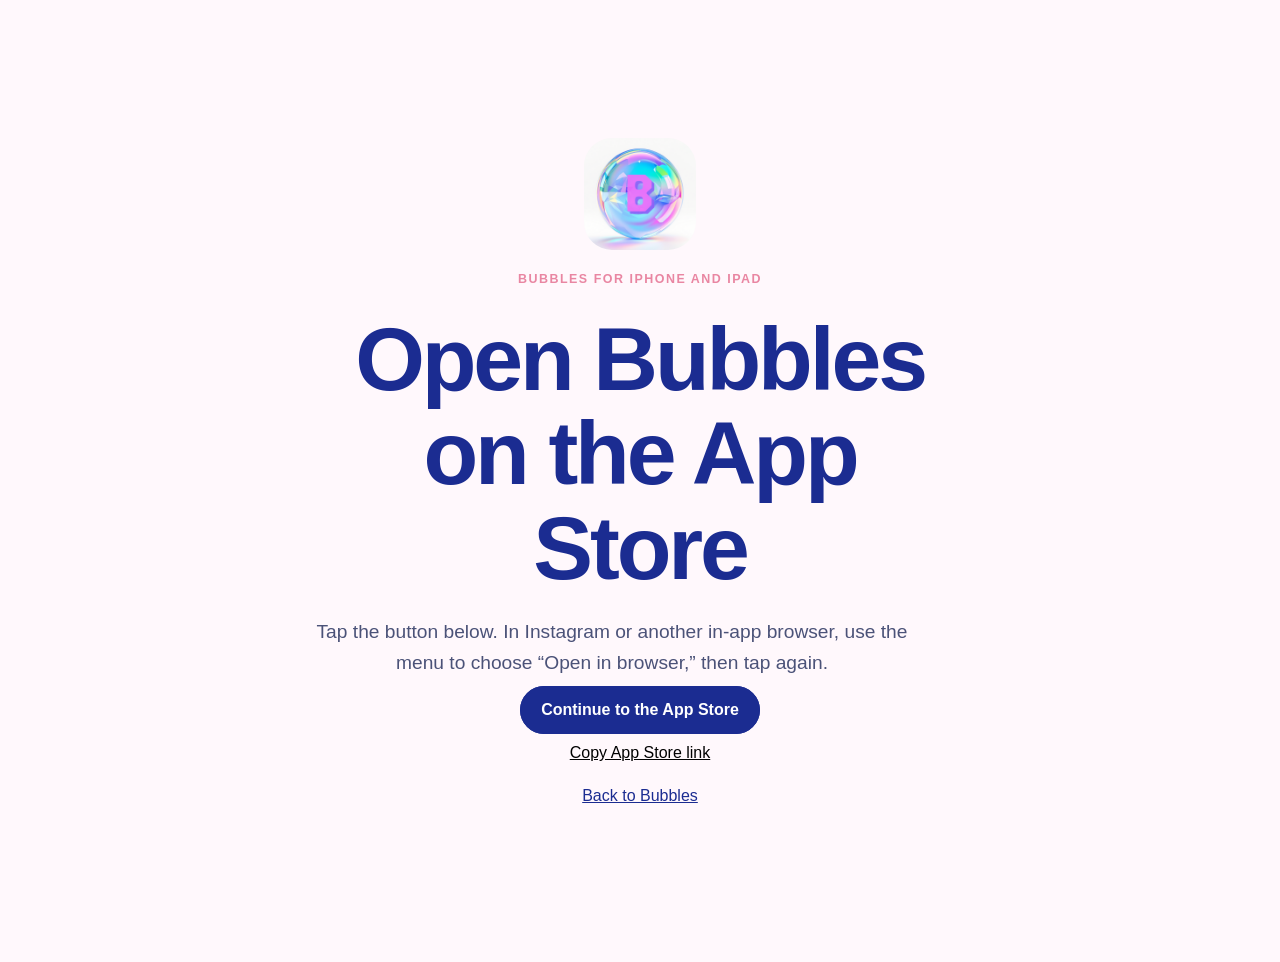
==== download/index.html @ a6bc2c33 "Launch app marketing site" ====
<!doctype html><html lang="en"><head><meta charset="utf-8"><meta name="viewport" content="width=device-width,initial-scale=1"><title>Download Bubbles</title><meta name="apple-itunes-app" content="app-id=6738212806"><link rel="stylesheet" href="/assets/site.css"><link rel="icon" href="/assets/images/favicon.png"></head><body><main class="download"><img src="/assets/images/app-icon.png" width="112" height="112" alt="Bubbles app icon"><p class="tag">Bubbles for iPhone and iPad</p><h1>Open Bubbles on the App Store</h1><p class="intro">Tap the button below. In Instagram or another in-app browser, use the menu to choose “Open in browser,” then tap again.</p><p><a class="pill primary" href="https://apps.apple.com/app/id6738212806" rel="noopener">Continue to the App Store</a></p><button id="copy-link" class="copy" type="button">Copy App Store link</button><p id="copy-status" role="status" aria-live="polite"></p><p><a href="/">Back to Bubbles</a></p><noscript><p>JavaScript is off. The App Store link above still works; press and hold it to copy or open it in your browser.</p></noscript></main><script src="/assets/download.js" defer></script></body></html>
---- assets/site.css ----
:root{--ink:#272333;--muted:#696274;--paper:#fff8fc;--pink:#ff5c9d;--purple:#7468ff;--yellow:#ffd965;--line:#eadfe8}
*{box-sizing:border-box}
html{scroll-behavior:smooth}
body{margin:0;background:var(--paper);color:var(--ink);font:16px/1.6 ui-rounded,-apple-system,BlinkMacSystemFont,"Segoe UI",sans-serif}
img{max-width:100%;height:auto}
a{color:inherit}
.skip{position:fixed;top:-5rem;left:1rem;background:white;padding:.8rem;z-index:20}
.skip:focus{top:1rem}
header,footer{max-width:1180px;margin:auto;padding:1.25rem 2rem;display:flex;justify-content:space-between;align-items:center}
header nav,footer nav{display:flex;gap:1.4rem;align-items:center}
header nav a,footer nav a{text-decoration:none}
.logo{display:flex;align-items:center;gap:.7rem;text-decoration:none;font-size:1.15rem}
.logo img{border-radius:13px}
.pill{border:1px solid var(--ink);border-radius:999px;padding:.65rem 1rem;font-weight:750;text-decoration:none}
.primary{background:var(--ink);color:#fff;padding:.9rem 1.25rem}
.hero{max-width:1180px;margin:auto;min-height:730px;padding:5rem 2rem;display:grid;grid-template-columns:1.05fr .95fr;gap:4rem;align-items:center;overflow:hidden}
.tag{text-transform:uppercase;letter-spacing:.12em;color:var(--pink);font-size:.78rem;font-weight:850}
h1,h2,h3{line-height:1.05;letter-spacing:-.035em}
h1{font-size:clamp(3.2rem,7vw,6.6rem);margin:.25em 0}
h1 em{font-style:normal;color:var(--purple)}
h2{font-size:clamp(2.2rem,4.4vw,4.3rem);max-width:820px}
.intro{font-size:1.2rem;color:var(--muted);max-width:600px}
.actions{display:flex;align-items:center;gap:1.5rem;margin:2rem 0}
.note,.section p,footer p{color:var(--muted)}
.art{position:relative;text-align:center}
.art img{width:min(350px,78vw);border-radius:35px;box-shadow:0 30px 80px rgba(116,104,255,.2);transform:rotate(3deg);position:relative}
.bubble{position:absolute;border-radius:50%;filter:blur(.2px)}
.b1{width:180px;height:180px;background:var(--pink);left:-4%;top:9%}
.b2{width:130px;height:130px;background:var(--yellow);right:-2%;bottom:5%}
.b3{width:80px;height:80px;background:var(--purple);right:5%;top:0}
.section{max-width:1180px;margin:auto;padding:7rem 2rem}
.cards{display:grid;grid-template-columns:repeat(3,1fr);gap:1.2rem;margin-top:3rem}
.cards article{background:#fff;border:1px solid var(--line);border-radius:35px;padding:2rem;box-shadow:0 14px 35px rgba(39,35,51,.05)}
.cards b{display:grid;place-items:center;width:62px;height:62px;border-radius:50%;background:#ffe2ef;color:#b11c59}
.cards article:nth-child(2) b{background:#e5e2ff;color:#4f43d5}
.cards article:nth-child(3) b{background:#fff0b9;color:#7b6200}
.screens>div:first-child{max-width:780px}
.rail{display:grid;grid-template-columns:1fr 1fr 1.4fr;gap:1.2rem;align-items:end;margin-top:3rem}
.rail figure{margin:0;text-align:center}
.rail img{border-radius:30px;box-shadow:0 20px 50px rgba(39,35,51,.13)}
figcaption{font-weight:750;margin-top:1rem}
.marquee{padding:1.4rem;display:flex;gap:4rem;justify-content:center;flex-wrap:wrap;background:var(--purple);color:#fff;font-weight:800}
.support{display:flex;justify-content:space-between;align-items:center;border:1px solid var(--line);border-radius:40px;background:#fff;margin-top:7rem;margin-bottom:7rem}
.support>div{max-width:650px}
.download{max-width:720px;margin:10vh auto;text-align:center;padding:3rem 2rem}
.download>img{border-radius:28px}
.copy{border:0;background:none;text-decoration:underline;font:inherit;cursor:pointer}
@media(max-width:800px){header nav>a:not(.pill){display:none}
.hero{grid-template-columns:1fr;text-align:center;padding-top:3rem}
.art{order:-1}
.art img{width:220px}
.actions{justify-content:center;flex-wrap:wrap}
.cards{grid-template-columns:1fr}
.rail{display:flex;overflow:auto}
.rail figure{min-width:190px}
.rail .wide{min-width:310px}
.support,footer{flex-direction:column;align-items:flex-start;gap:1rem}
.section{padding-block:4.5rem}
}
@media(prefers-reduced-motion:reduce){html{scroll-behavior:auto}
.art img{transform:none}
}
:root{--ink:#1b2c91;--muted:#4b5278;--pink:#e986a2;--purple:#3850e0;--yellow:#ffcb77;--line:#cfd4f1}.primary,.marquee{background:#1b2c91}.cards article,.support{border-color:#1b2c91}
.cards b{box-shadow:inset 8px 10px 16px rgba(255,255,255,.55),inset -8px -10px 18px rgba(50,44,90,.1),0 7px 14px rgba(27,44,145,.18)}.bubble{border:1px solid rgba(27,44,145,.18);box-shadow:inset 18px 22px 28px rgba(255,255,255,.65),inset -18px -22px 30px rgba(56,80,224,.16),0 12px 28px rgba(27,44,145,.2)}
.b1{background:linear-gradient(145deg,rgba(255,174,208,.78),rgba(233,134,162,.52))}.b2{background:linear-gradient(145deg,rgba(255,239,187,.9),rgba(255,203,119,.58))}.b3{background:linear-gradient(145deg,rgba(183,232,255,.88),rgba(56,80,224,.56))}.art img{border:3px solid #1b2c91}
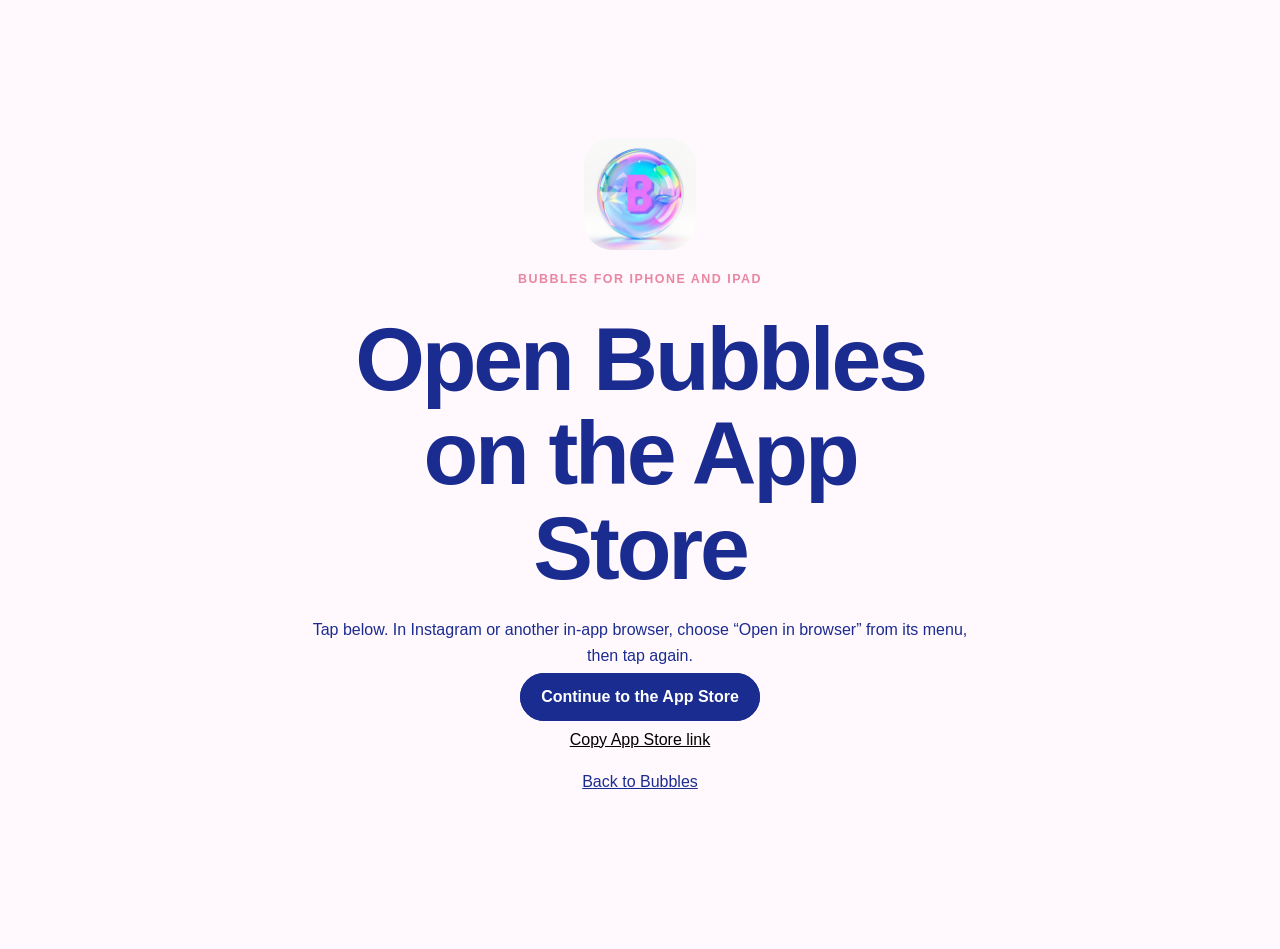
==== commit b12f236e: "Improve technical SEO and add visual task guide" ====
--- a/download/index.html
+++ b/download/index.html
@@ -1 +1 @@
-<!doctype html><html lang="en"><head><meta charset="utf-8"><meta name="viewport" content="width=device-width,initial-scale=1"><title>Download Bubbles</title><meta name="apple-itunes-app" content="app-id=6738212806"><link rel="stylesheet" href="/assets/site.css"><link rel="icon" href="/assets/images/favicon.png"></head><body><main class="download"><img src="/assets/images/app-icon.png" width="112" height="112" alt="Bubbles app icon"><p class="tag">Bubbles for iPhone and iPad</p><h1>Open Bubbles on the App Store</h1><p class="intro">Tap the button below. In Instagram or another in-app browser, use the menu to choose “Open in browser,” then tap again.</p><p><a class="pill primary" href="https://apps.apple.com/app/id6738212806" rel="noopener">Continue to the App Store</a></p><button id="copy-link" class="copy" type="button">Copy App Store link</button><p id="copy-status" role="status" aria-live="polite"></p><p><a href="/">Back to Bubbles</a></p><noscript><p>JavaScript is off. The App Store link above still works; press and hold it to copy or open it in your browser.</p></noscript></main><script src="/assets/download.js" defer></script></body></html>
+<!doctype html><html lang="en"><head><meta charset="utf-8"><meta name="viewport" content="width=device-width,initial-scale=1"><title>Download Bubbles</title><meta name="robots" content="noindex,follow"><meta name="apple-itunes-app" content="app-id=6738212806"><link rel="canonical" href="https://bubbles.bahadirsonmez.com/"><link rel="stylesheet" href="/assets/site.css"><link rel="icon" href="/assets/images/favicon.png"></head><body><main class="download"><img src="/assets/images/app-icon.png" width="112" height="112" alt="Bubbles app icon"><p class="tag">Bubbles for iPhone and iPad</p><h1>Open Bubbles on the App Store</h1><p>Tap below. In Instagram or another in-app browser, choose “Open in browser” from its menu, then tap again.</p><p><a id="store-link" class="pill primary" href="https://apps.apple.com/app/id6738212806" rel="noopener">Continue to the App Store</a></p><button id="copy-link" class="copy" type="button">Copy App Store link</button><p id="copy-status" role="status" aria-live="polite"></p><p><a href="/">Back to Bubbles</a></p></main><script src="/assets/download.js" defer></script></body></html>
--- a/assets/site.css
+++ b/assets/site.css
@@ -45,6 +45,7 @@
 .download{max-width:720px;margin:10vh auto;text-align:center;padding:3rem 2rem}
 .download>img{border-radius:28px}
 .copy{border:0;background:none;text-decoration:underline;font:inherit;cursor:pointer}
+.legal{max-width:850px;margin:auto;padding:3rem 2rem}.legal h1{font-size:clamp(2.5rem,7vw,4.5rem)}.legal h2{font-size:1.8rem;margin-top:2.2rem}.legal h3{font-size:1.25rem}.legal p,.legal li{color:var(--muted)}
 @media(max-width:800px){header nav>a:not(.pill){display:none}
 .hero{grid-template-columns:1fr;text-align:center;padding-top:3rem}
 .art{order:-1}
@@ -60,6 +61,7 @@
 @media(prefers-reduced-motion:reduce){html{scroll-behavior:auto}
 .art img{transform:none}
 }
+.usecase-hero{min-height:640px}.faq-list{max-width:860px;margin:2.5rem 0}.faq-list details{background:#fff;border:1px solid var(--line);border-radius:22px;padding:1.1rem 1.3rem;margin:.8rem 0}.faq-list summary{font-weight:800;cursor:pointer}.faq-list details p{margin-bottom:.2rem}
 :root{--ink:#1b2c91;--muted:#4b5278;--pink:#e986a2;--purple:#3850e0;--yellow:#ffcb77;--line:#cfd4f1}.primary,.marquee{background:#1b2c91}.cards article,.support{border-color:#1b2c91}
 .cards b{box-shadow:inset 8px 10px 16px rgba(255,255,255,.55),inset -8px -10px 18px rgba(50,44,90,.1),0 7px 14px rgba(27,44,145,.18)}.bubble{border:1px solid rgba(27,44,145,.18);box-shadow:inset 18px 22px 28px rgba(255,255,255,.65),inset -18px -22px 30px rgba(56,80,224,.16),0 12px 28px rgba(27,44,145,.2)}
 .b1{background:linear-gradient(145deg,rgba(255,174,208,.78),rgba(233,134,162,.52))}.b2{background:linear-gradient(145deg,rgba(255,239,187,.9),rgba(255,203,119,.58))}.b3{background:linear-gradient(145deg,rgba(183,232,255,.88),rgba(56,80,224,.56))}.art img{border:3px solid #1b2c91}
